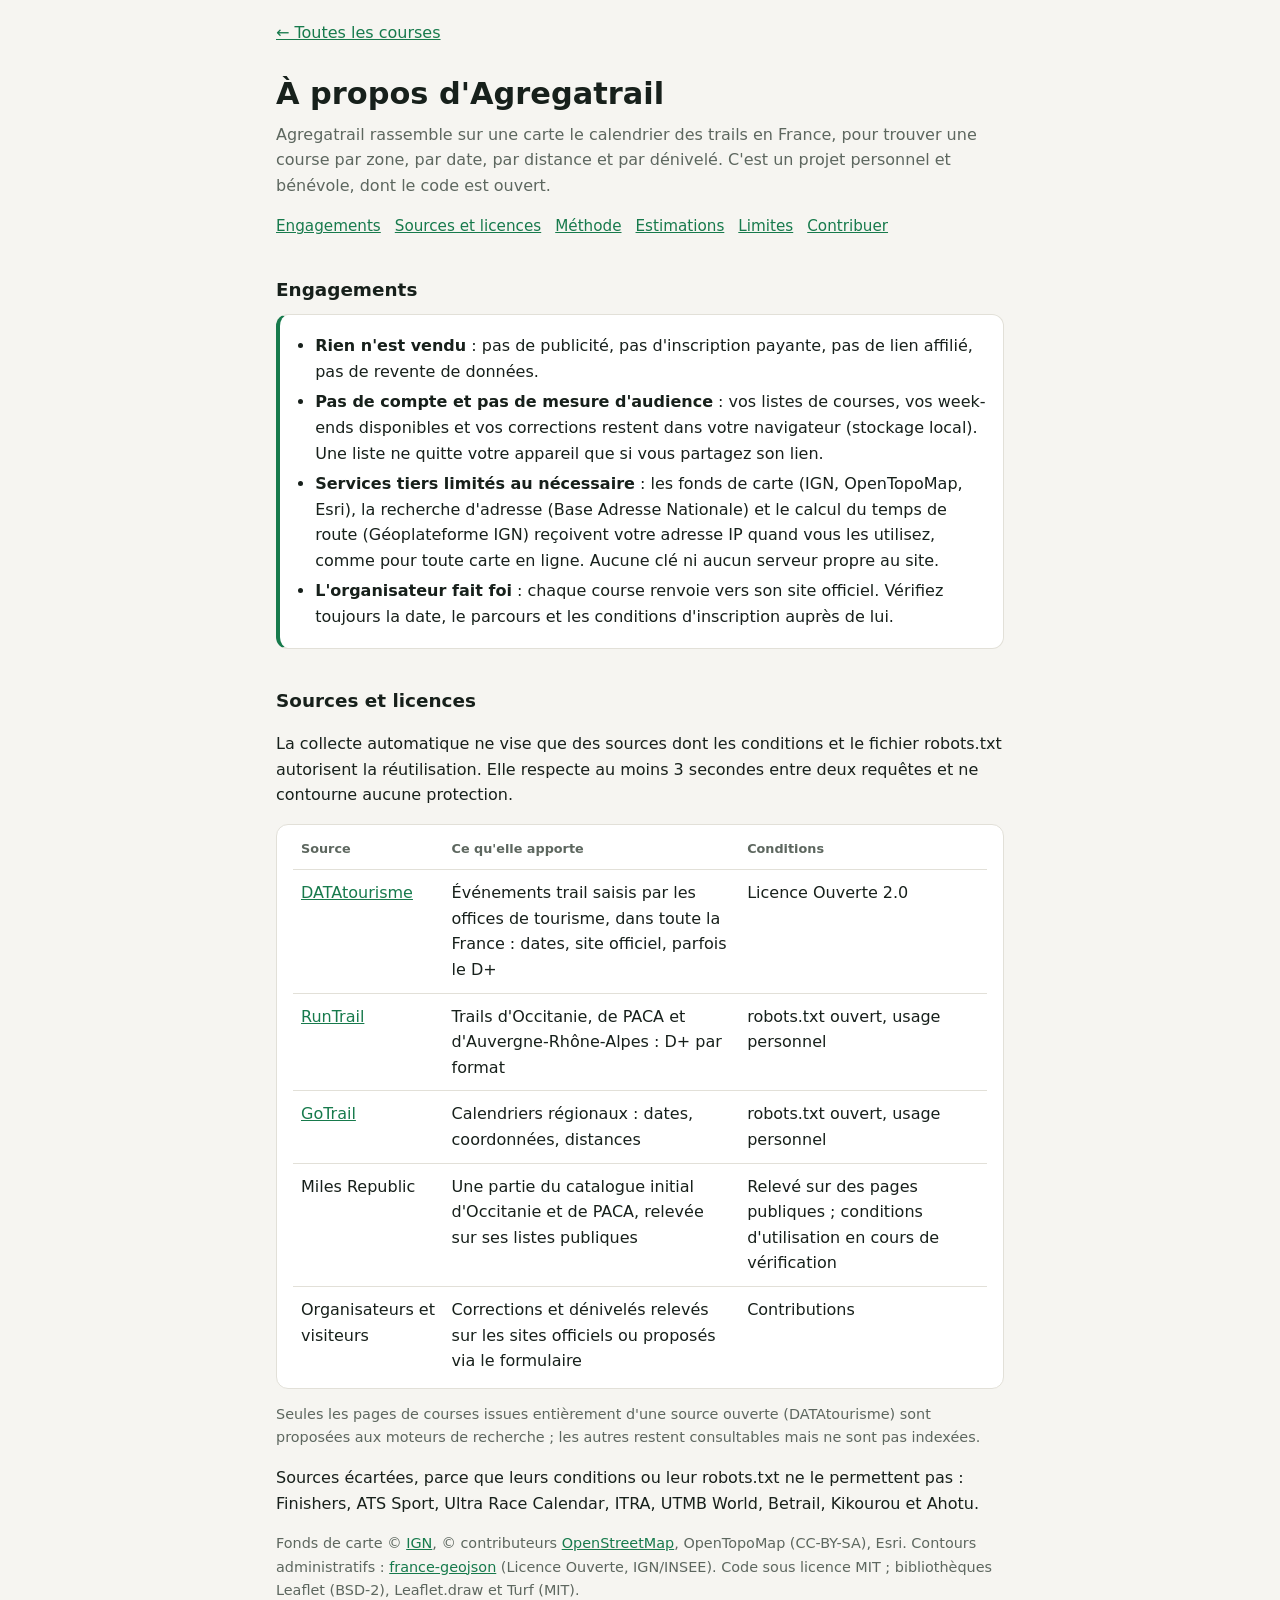
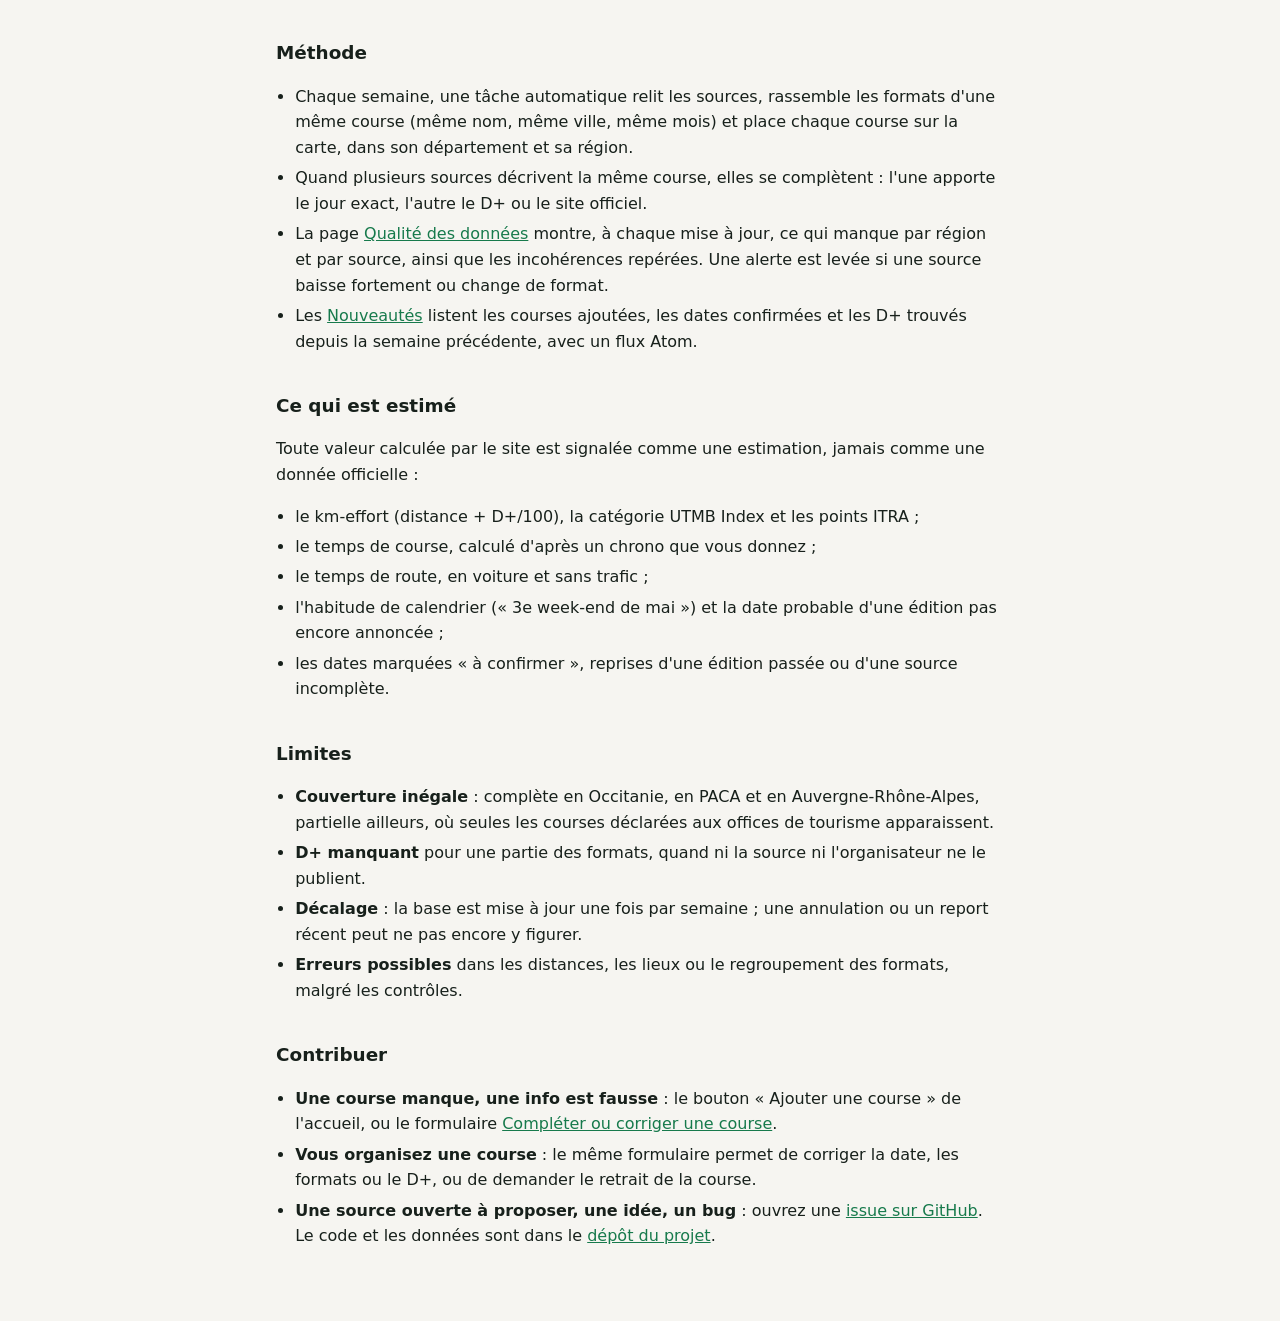
==== site/a-propos/index.html @ 3ccb17e5 "Page À propos et sources Page statique écrite à la main : engagements, sources et licences, méthode," ====
<!doctype html>
<html lang="fr"><head><meta charset="utf-8"><meta name="viewport" content="width=device-width,initial-scale=1">
<title>À propos et sources · Agregatrail</title>
<meta name="description" content="Comment Agregatrail rassemble le calendrier des trails en France : sources et licences, méthode, estimations, limites, comment contribuer. Gratuit, sans publicité ni compte.">
<link rel="canonical" href="https://gcsys.github.io/TRAIL-AGREGATOR/a-propos/">
<meta property="og:title" content="À propos et sources · Agregatrail">
<meta property="og:description" content="Sources, méthode, limites et contributions. Gratuit, sans publicité ni compte.">
<meta property="og:type" content="website"><meta property="og:url" content="https://gcsys.github.io/TRAIL-AGREGATOR/a-propos/">
<style>
:root{--bg:#f6f5f1;--card:#fff;--fg:#17201b;--muted:#5d675f;--border:#e2e0d8;--accent:#177a4c}
@media (prefers-color-scheme:dark){:root{--bg:#101512;--card:#18201b;--fg:#e8ece8;--muted:#9aa59d;--border:#2a342e;--accent:#4cc38a}}
*{box-sizing:border-box}body{margin:0;background:var(--bg);color:var(--fg);font:16px/1.6 system-ui,-apple-system,"Segoe UI",sans-serif}
.wrap{max-width:760px;margin:0 auto;padding:20px 16px 56px}a{color:var(--accent)}
h1{font-size:1.9rem;line-height:1.2;margin:1em 0 .3em}h2{font-size:1.15rem;margin:2em 0 .5em}
.intro{color:var(--muted);margin:0 0 1em}ul{padding-left:1.2em}li{margin:.3em 0}
.card{background:var(--card);border:1px solid var(--border);border-radius:12px;padding:4px 16px;overflow-x:auto}
table{width:100%;border-collapse:collapse}th,td{text-align:left;padding:10px 8px;border-bottom:1px solid var(--border);vertical-align:top}
tr:last-child td{border-bottom:0}th{font-size:.8rem;color:var(--muted);font-weight:600}
.engage{background:var(--card);border:1px solid var(--border);border-left:4px solid var(--accent);border-radius:12px;padding:12px 16px}
.engage ul{margin:.4em 0}.note{color:var(--muted);font-size:.9rem}
@media (max-width:560px){.card thead{display:none}.card tr{display:block;padding:10px 0;border-bottom:1px solid var(--border)}
.card tr:last-child{border-bottom:0}.card td{display:block;border:0;padding:2px 0}.card td:first-child{font-weight:600}
.card td:last-child{color:var(--muted);font-size:.9rem}}
nav.sommaire{display:flex;flex-wrap:wrap;gap:6px 14px;font-size:.95rem}
</style></head><body><main class="wrap">
<a href="../">← Toutes les courses</a>
<h1>À propos d'Agregatrail</h1>
<p class="intro">Agregatrail rassemble sur une carte le calendrier des trails en France, pour trouver une course
par zone, par date, par distance et par dénivelé. C'est un projet personnel et bénévole, dont le code est
ouvert.</p>
<nav class="sommaire" aria-label="Sur cette page">
  <a href="#engagements">Engagements</a><a href="#sources">Sources et licences</a><a href="#methode">Méthode</a>
  <a href="#estimations">Estimations</a><a href="#limites">Limites</a><a href="#contribuer">Contribuer</a>
</nav>

<h2 id="engagements">Engagements</h2>
<div class="engage"><ul>
  <li><b>Rien n'est vendu</b> : pas de publicité, pas d'inscription payante, pas de lien affilié, pas de revente de données.</li>
  <li><b>Pas de compte et pas de mesure d'audience</b> : vos listes de courses, vos week-ends disponibles et vos
    corrections restent dans votre navigateur (stockage local). Une liste ne quitte votre appareil que si vous
    partagez son lien.</li>
  <li><b>Services tiers limités au nécessaire</b> : les fonds de carte (IGN, OpenTopoMap, Esri), la recherche
    d'adresse (Base Adresse Nationale) et le calcul du temps de route (Géoplateforme IGN) reçoivent votre adresse
    IP quand vous les utilisez, comme pour toute carte en ligne. Aucune clé ni aucun serveur propre au site.</li>
  <li><b>L'organisateur fait foi</b> : chaque course renvoie vers son site officiel. Vérifiez toujours la date,
    le parcours et les conditions d'inscription auprès de lui.</li>
</ul></div>

<h2 id="sources">Sources et licences</h2>
<p>La collecte automatique ne vise que des sources dont les conditions et le fichier robots.txt autorisent la
réutilisation. Elle respecte au moins 3 secondes entre deux requêtes et ne contourne aucune protection.</p>
<div class="card"><table>
<thead><tr><th>Source</th><th>Ce qu'elle apporte</th><th>Conditions</th></tr></thead>
<tbody>
<tr><td><a href="https://www.data.gouv.fr/fr/datasets/datatourisme-2/">DATAtourisme</a></td><td>Événements trail saisis par les offices de tourisme, dans toute la France : dates, site officiel, parfois le D+</td><td>Licence Ouverte 2.0</td></tr>
<tr><td><a href="https://www.runtrail.run">RunTrail</a></td><td>Trails d'Occitanie, de PACA et d'Auvergne-Rhône-Alpes : D+ par format</td><td>robots.txt ouvert, usage personnel</td></tr>
<tr><td><a href="https://gotrail.run">GoTrail</a></td><td>Calendriers régionaux : dates, coordonnées, distances</td><td>robots.txt ouvert, usage personnel</td></tr>
<tr><td>Miles Republic</td><td>Une partie du catalogue initial d'Occitanie et de PACA, relevée sur ses listes publiques</td><td>Relevé sur des pages publiques ; conditions d'utilisation en cours de vérification</td></tr>
<tr><td>Organisateurs et visiteurs</td><td>Corrections et dénivelés relevés sur les sites officiels ou proposés via le formulaire</td><td>Contributions</td></tr>
</tbody></table></div>
<p class="note">Seules les pages de courses issues entièrement d'une source ouverte (DATAtourisme) sont proposées aux
moteurs de recherche ; les autres restent consultables mais ne sont pas indexées.</p>
<p>Sources écartées, parce que leurs conditions ou leur robots.txt ne le permettent pas : Finishers, ATS Sport,
Ultra Race Calendar, ITRA, UTMB World, Betrail, Kikourou et Ahotu.</p>
<p class="note">Fonds de carte © <a href="https://www.ign.fr/">IGN</a>, © contributeurs
<a href="https://www.openstreetmap.org/copyright">OpenStreetMap</a>, OpenTopoMap (CC-BY-SA), Esri.
Contours administratifs : <a href="https://github.com/gregoiredavid/france-geojson">france-geojson</a>
(Licence Ouverte, IGN/INSEE). Code sous licence MIT ; bibliothèques Leaflet (BSD-2), Leaflet.draw et Turf (MIT).</p>

<h2 id="methode">Méthode</h2>
<ul>
  <li>Chaque semaine, une tâche automatique relit les sources, rassemble les formats d'une même course
    (même nom, même ville, même mois) et place chaque course sur la carte, dans son département et sa région.</li>
  <li>Quand plusieurs sources décrivent la même course, elles se complètent : l'une apporte le jour exact,
    l'autre le D+ ou le site officiel.</li>
  <li>La page <a href="../qualite/">Qualité des données</a> montre, à chaque mise à jour, ce qui manque par région
    et par source, ainsi que les incohérences repérées. Une alerte est levée si une source baisse fortement ou
    change de format.</li>
  <li>Les <a href="../nouveautes/">Nouveautés</a> listent les courses ajoutées, les dates confirmées et les D+
    trouvés depuis la semaine précédente, avec un flux Atom.</li>
</ul>

<h2 id="estimations">Ce qui est estimé</h2>
<p>Toute valeur calculée par le site est signalée comme une estimation, jamais comme une donnée officielle :</p>
<ul>
  <li>le km-effort (distance + D+/100), la catégorie UTMB Index et les points ITRA ;</li>
  <li>le temps de course, calculé d'après un chrono que vous donnez ;</li>
  <li>le temps de route, en voiture et sans trafic ;</li>
  <li>l'habitude de calendrier (« 3e week-end de mai ») et la date probable d'une édition pas encore annoncée ;</li>
  <li>les dates marquées « à confirmer », reprises d'une édition passée ou d'une source incomplète.</li>
</ul>

<h2 id="limites">Limites</h2>
<ul>
  <li><b>Couverture inégale</b> : complète en Occitanie, en PACA et en Auvergne-Rhône-Alpes, partielle ailleurs,
    où seules les courses déclarées aux offices de tourisme apparaissent.</li>
  <li><b>D+ manquant</b> pour une partie des formats, quand ni la source ni l'organisateur ne le publient.</li>
  <li><b>Décalage</b> : la base est mise à jour une fois par semaine ; une annulation ou un report récent peut ne
    pas encore y figurer.</li>
  <li><b>Erreurs possibles</b> dans les distances, les lieux ou le regroupement des formats, malgré les contrôles.</li>
</ul>

<h2 id="contribuer">Contribuer</h2>
<ul>
  <li><b>Une course manque, une info est fausse</b> : le bouton « Ajouter une course » de l'accueil, ou le formulaire
    <a href="https://github.com/gcsys/TRAIL-AGREGATOR/issues/new?template=completer-course.yml">Compléter ou corriger une course</a>.</li>
  <li><b>Vous organisez une course</b> : le même formulaire permet de corriger la date, les formats ou le D+, ou de
    demander le retrait de la course.</li>
  <li><b>Une source ouverte à proposer, une idée, un bug</b> : ouvrez une
    <a href="https://github.com/gcsys/TRAIL-AGREGATOR/issues">issue sur GitHub</a>. Le code et les données
    sont dans le <a href="https://github.com/gcsys/TRAIL-AGREGATOR">dépôt du projet</a>.</li>
</ul>
</main></body></html>
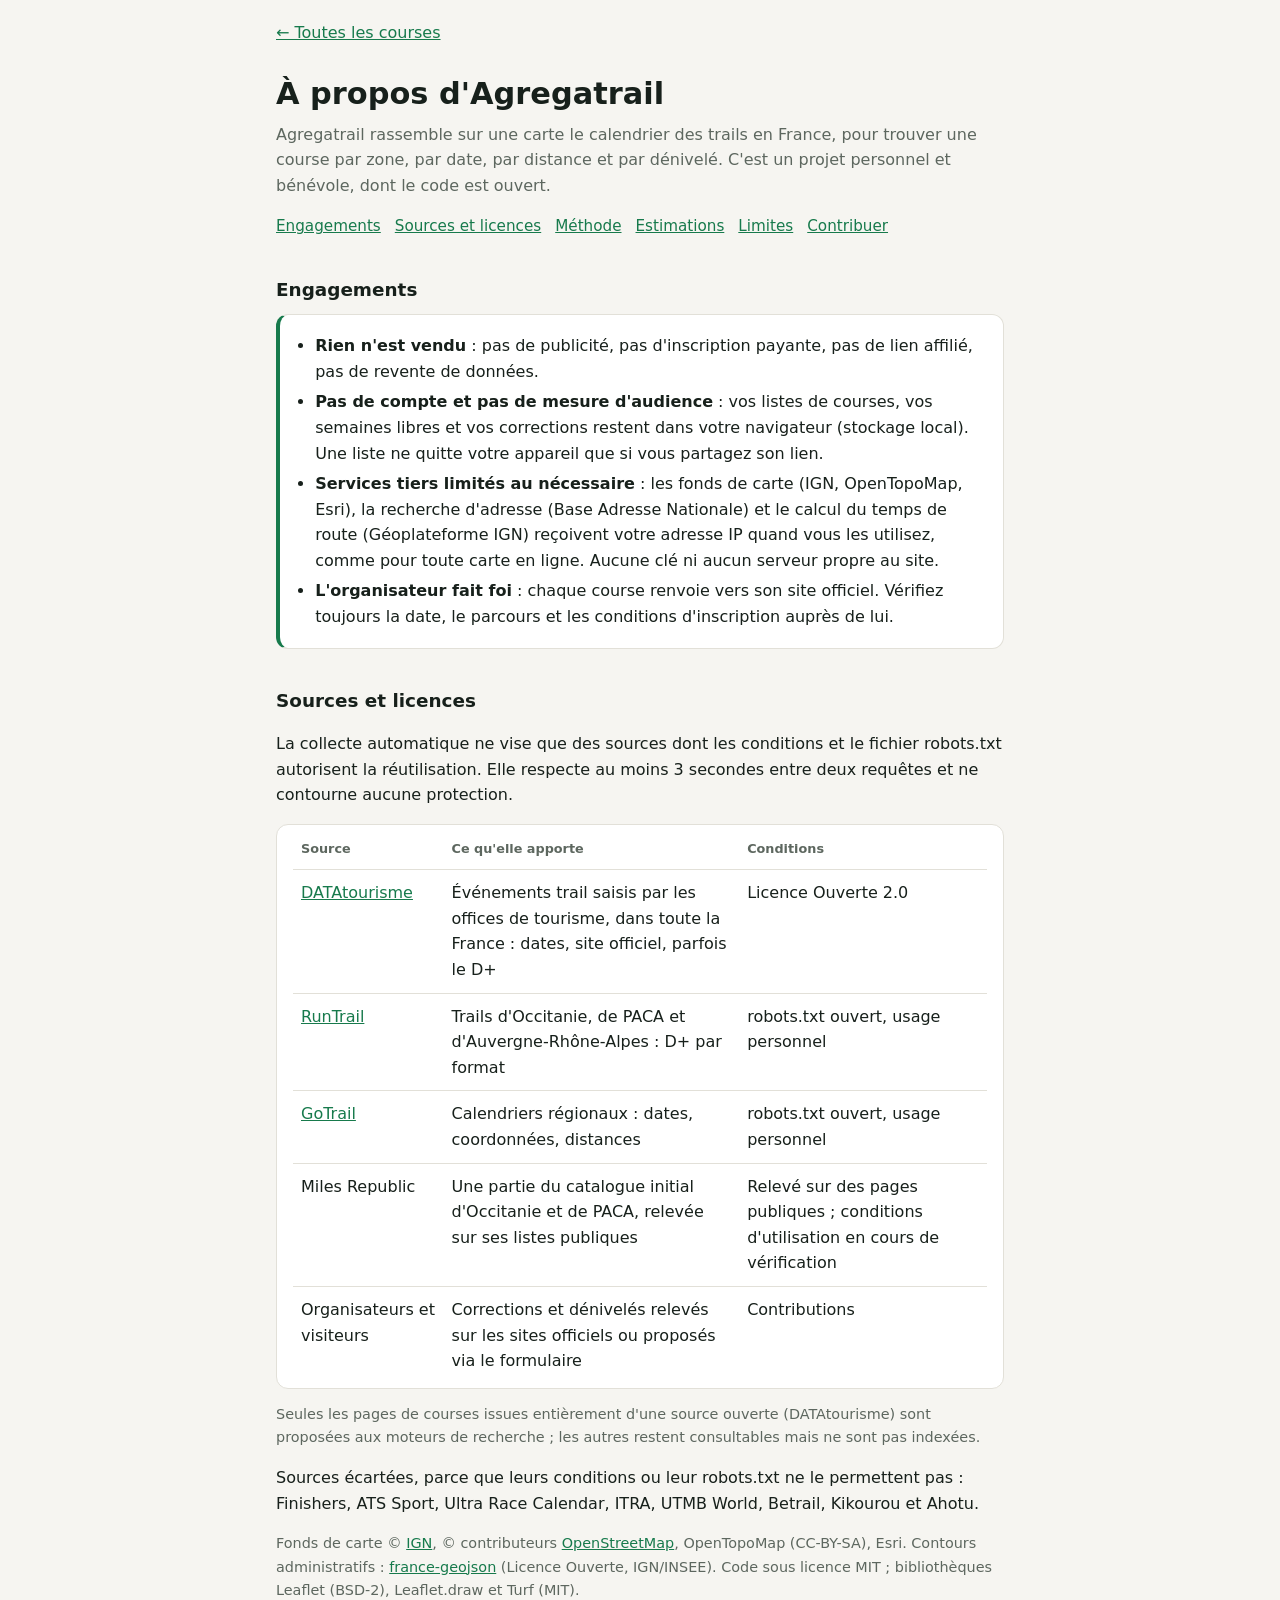
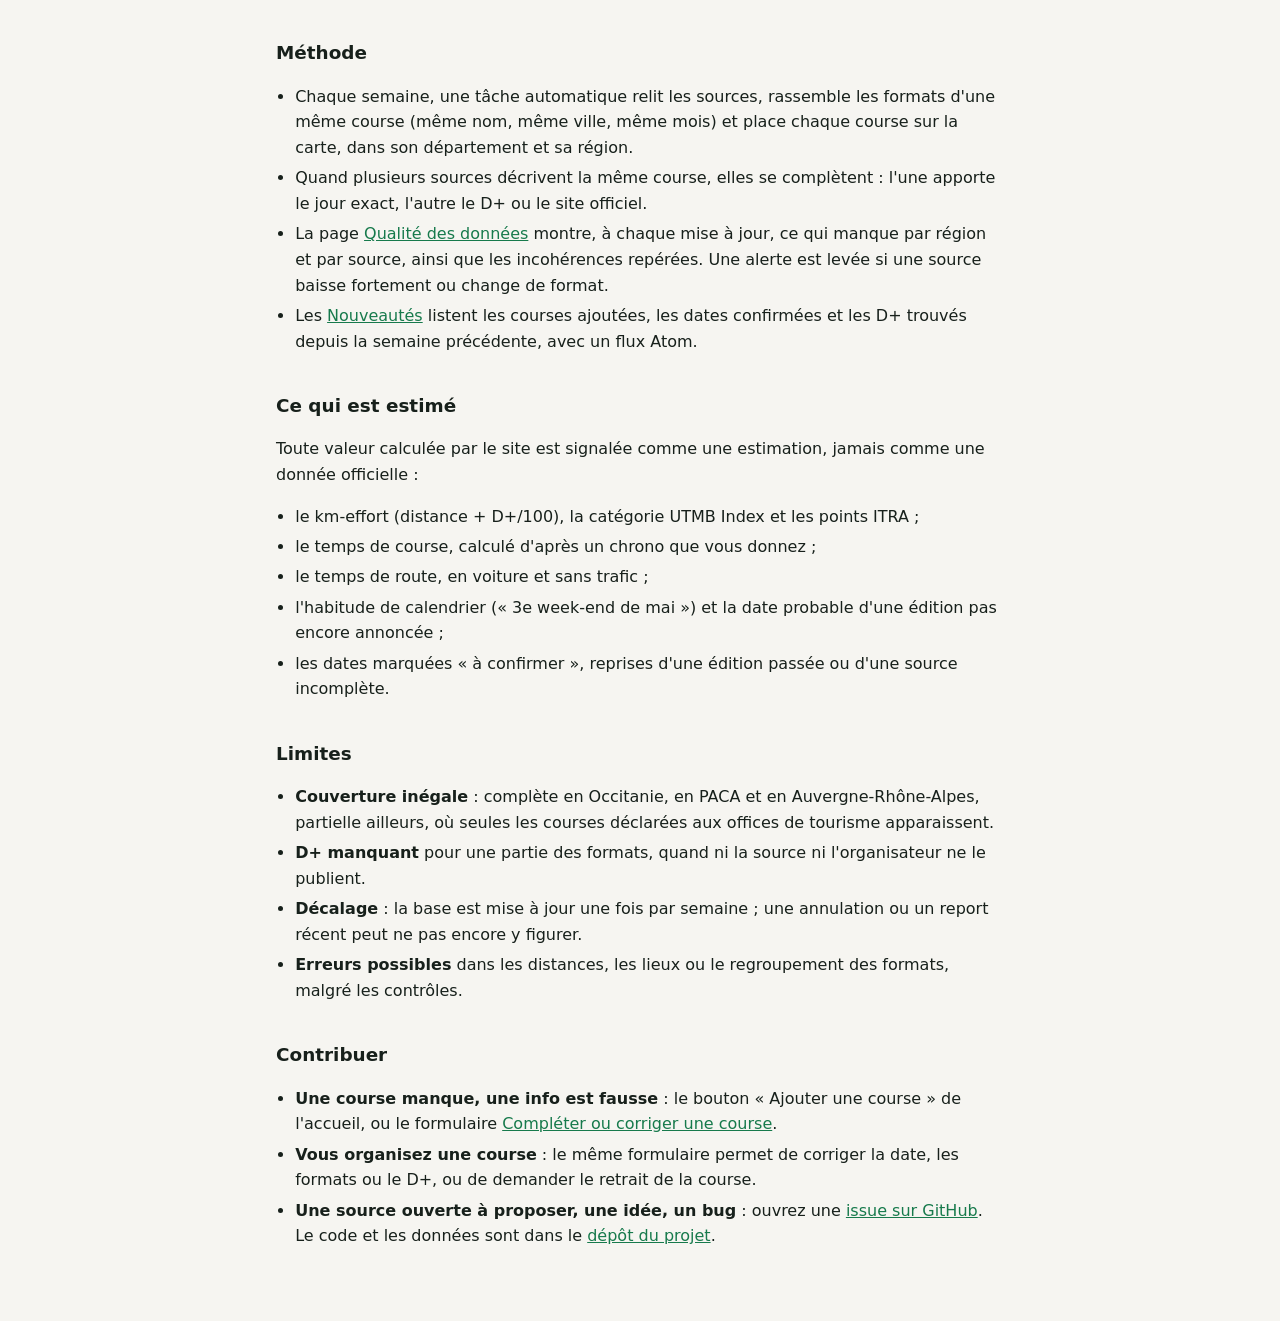
==== commit 21cd8b35: "Semaines libres : la disponibilité porte sur la semaine entière Une semaine prise (du lundi au diman" ====
--- a/site/a-propos/index.html
+++ b/site/a-propos/index.html
@@ -36,7 +36,7 @@
 <h2 id="engagements">Engagements</h2>
 <div class="engage"><ul>
   <li><b>Rien n'est vendu</b> : pas de publicité, pas d'inscription payante, pas de lien affilié, pas de revente de données.</li>
-  <li><b>Pas de compte et pas de mesure d'audience</b> : vos listes de courses, vos week-ends disponibles et vos
+  <li><b>Pas de compte et pas de mesure d'audience</b> : vos listes de courses, vos semaines libres et vos
     corrections restent dans votre navigateur (stockage local). Une liste ne quitte votre appareil que si vous
     partagez son lien.</li>
   <li><b>Services tiers limités au nécessaire</b> : les fonds de carte (IGN, OpenTopoMap, Esri), la recherche
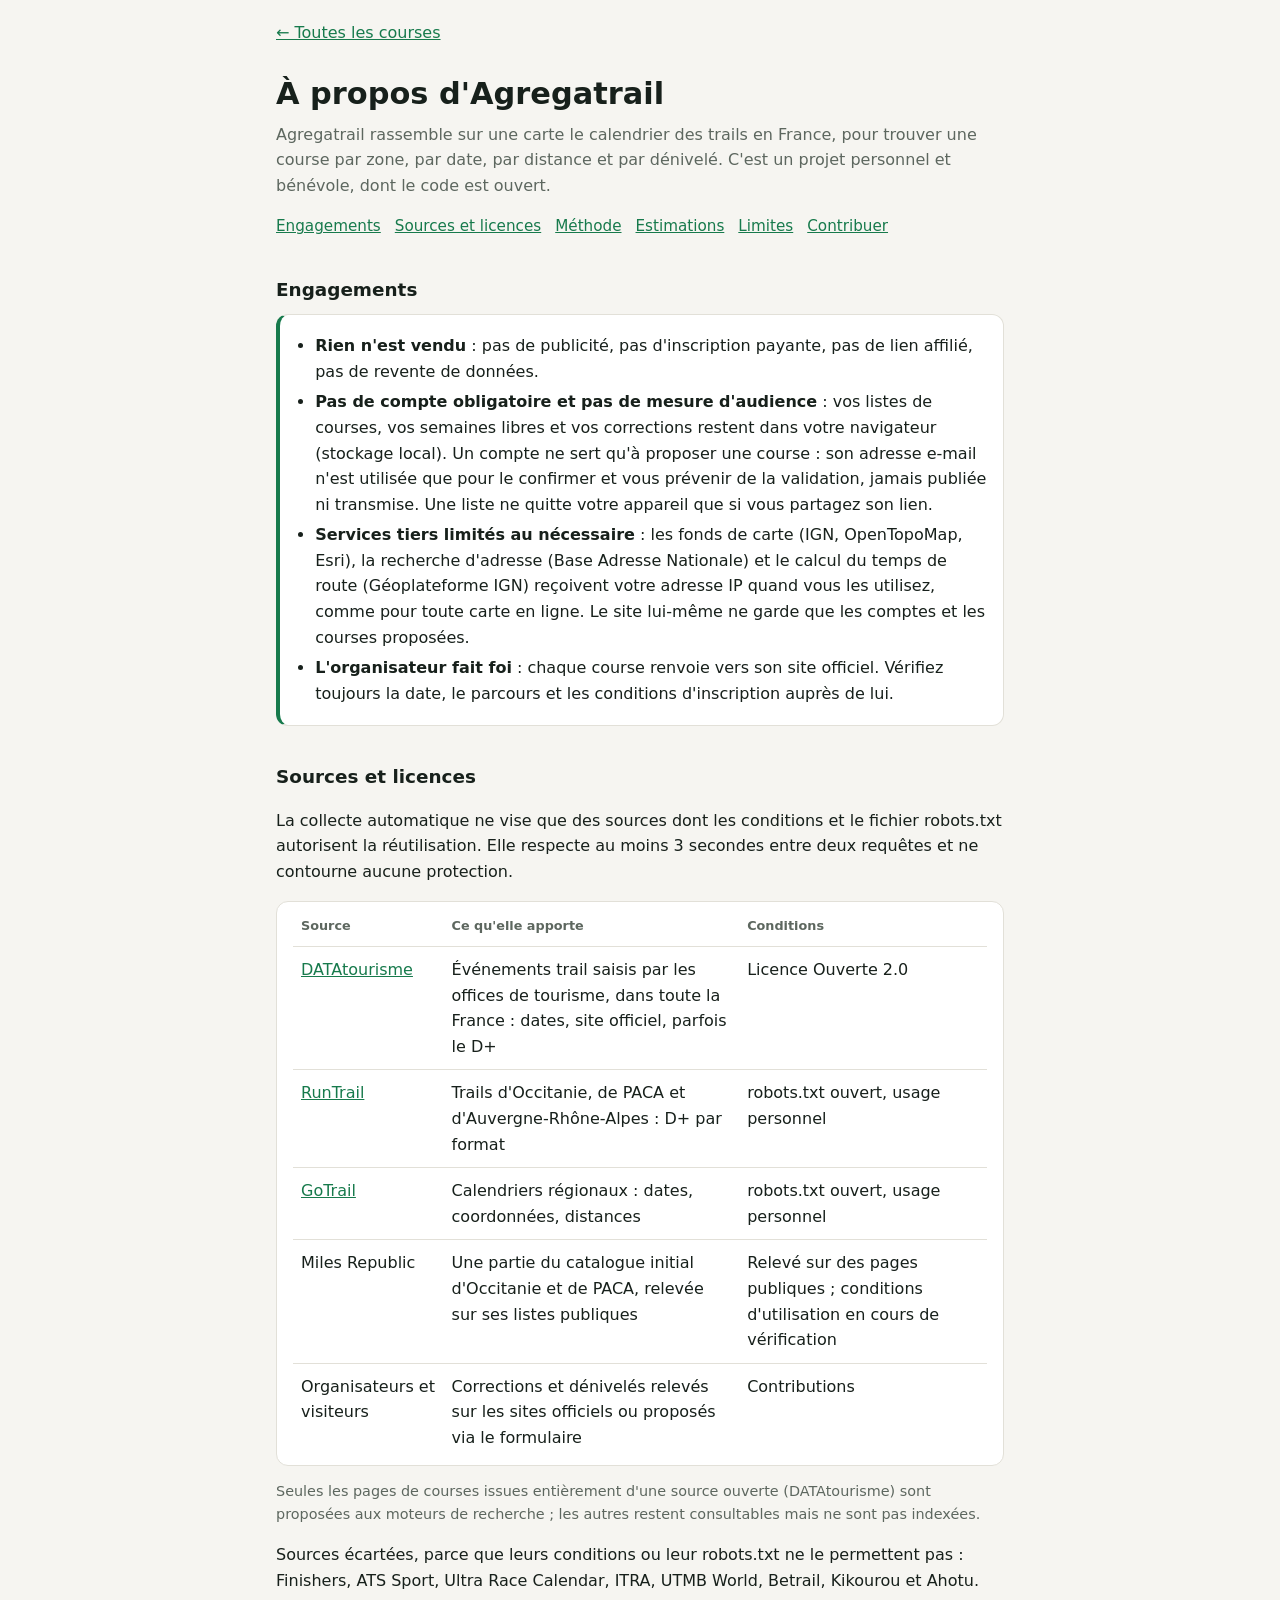
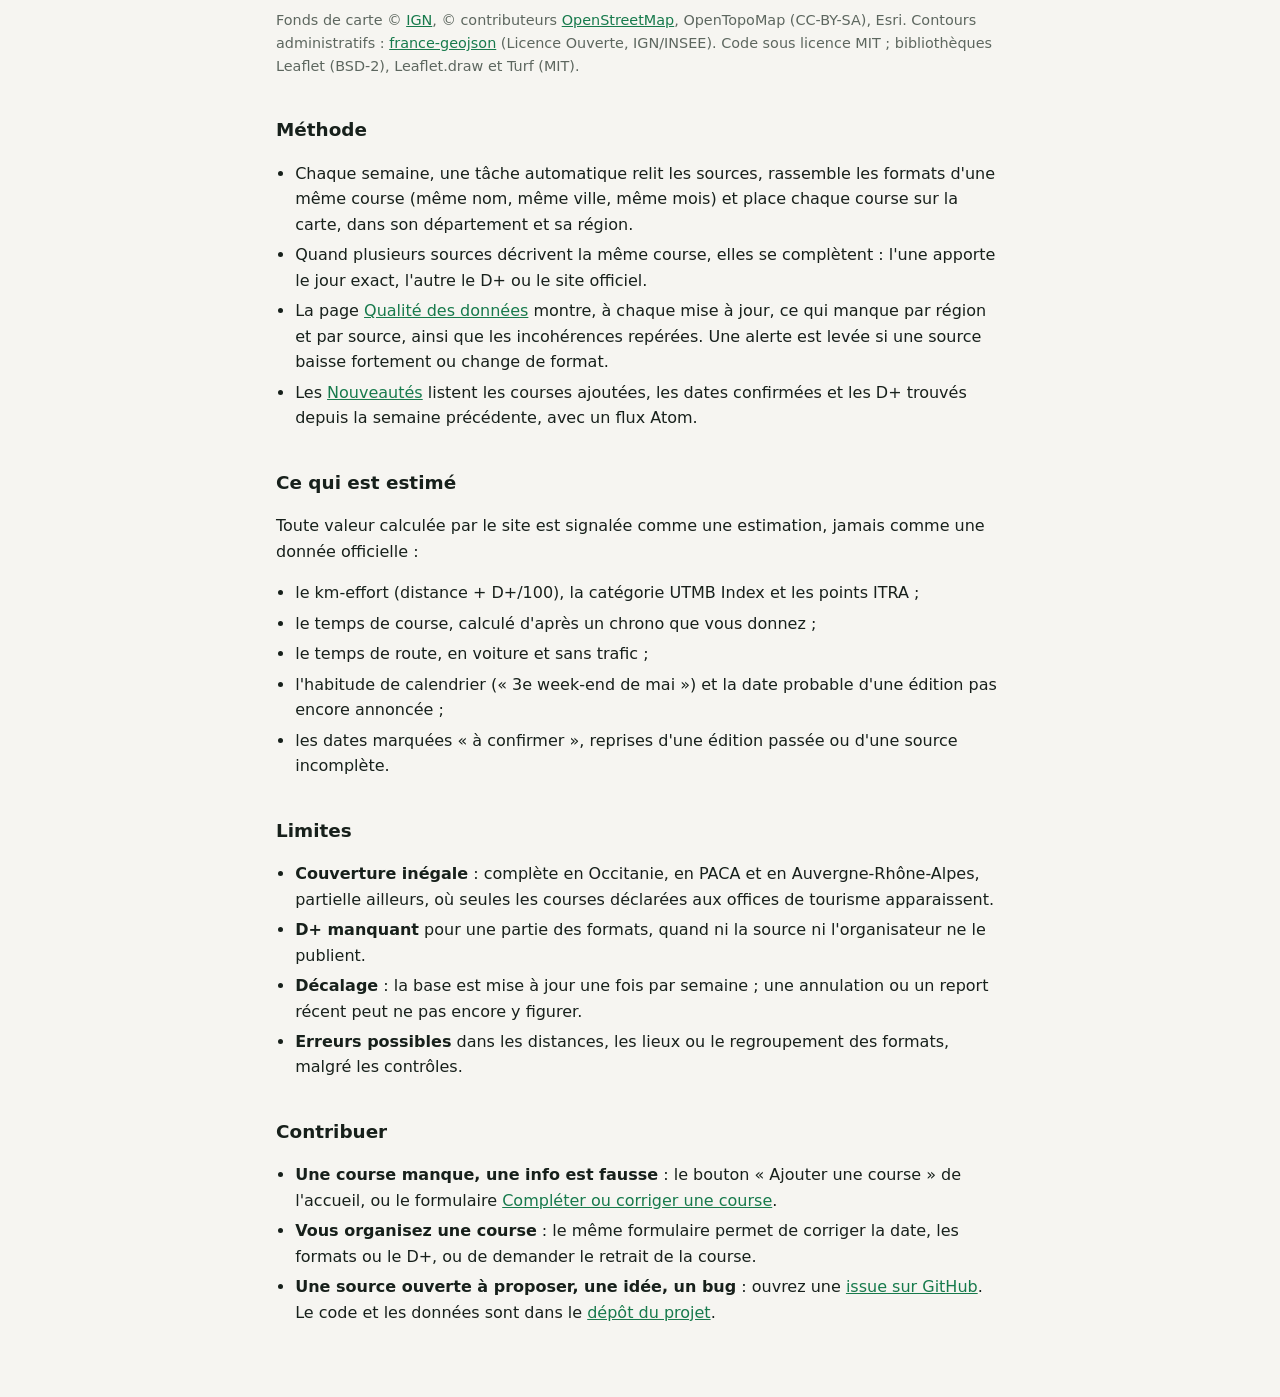
==== commit 39f8c612: "Préparer la migration sur OVH : comptes, ajout de courses, administration, envoi FTP - API PHP (site" ====
--- a/site/a-propos/index.html
+++ b/site/a-propos/index.html
@@ -36,12 +36,13 @@
 <h2 id="engagements">Engagements</h2>
 <div class="engage"><ul>
   <li><b>Rien n'est vendu</b> : pas de publicité, pas d'inscription payante, pas de lien affilié, pas de revente de données.</li>
-  <li><b>Pas de compte et pas de mesure d'audience</b> : vos listes de courses, vos semaines libres et vos
-    corrections restent dans votre navigateur (stockage local). Une liste ne quitte votre appareil que si vous
+  <li><b>Pas de compte obligatoire et pas de mesure d'audience</b> : vos listes de courses, vos semaines libres et vos
+    corrections restent dans votre navigateur (stockage local). Un compte ne sert qu'à proposer une course : son
+    adresse e-mail n'est utilisée que pour le confirmer et vous prévenir de la validation, jamais publiée ni transmise. Une liste ne quitte votre appareil que si vous
     partagez son lien.</li>
   <li><b>Services tiers limités au nécessaire</b> : les fonds de carte (IGN, OpenTopoMap, Esri), la recherche
     d'adresse (Base Adresse Nationale) et le calcul du temps de route (Géoplateforme IGN) reçoivent votre adresse
-    IP quand vous les utilisez, comme pour toute carte en ligne. Aucune clé ni aucun serveur propre au site.</li>
+    IP quand vous les utilisez, comme pour toute carte en ligne. Le site lui-même ne garde que les comptes et les courses proposées.</li>
   <li><b>L'organisateur fait foi</b> : chaque course renvoie vers son site officiel. Vérifiez toujours la date,
     le parcours et les conditions d'inscription auprès de lui.</li>
 </ul></div>
